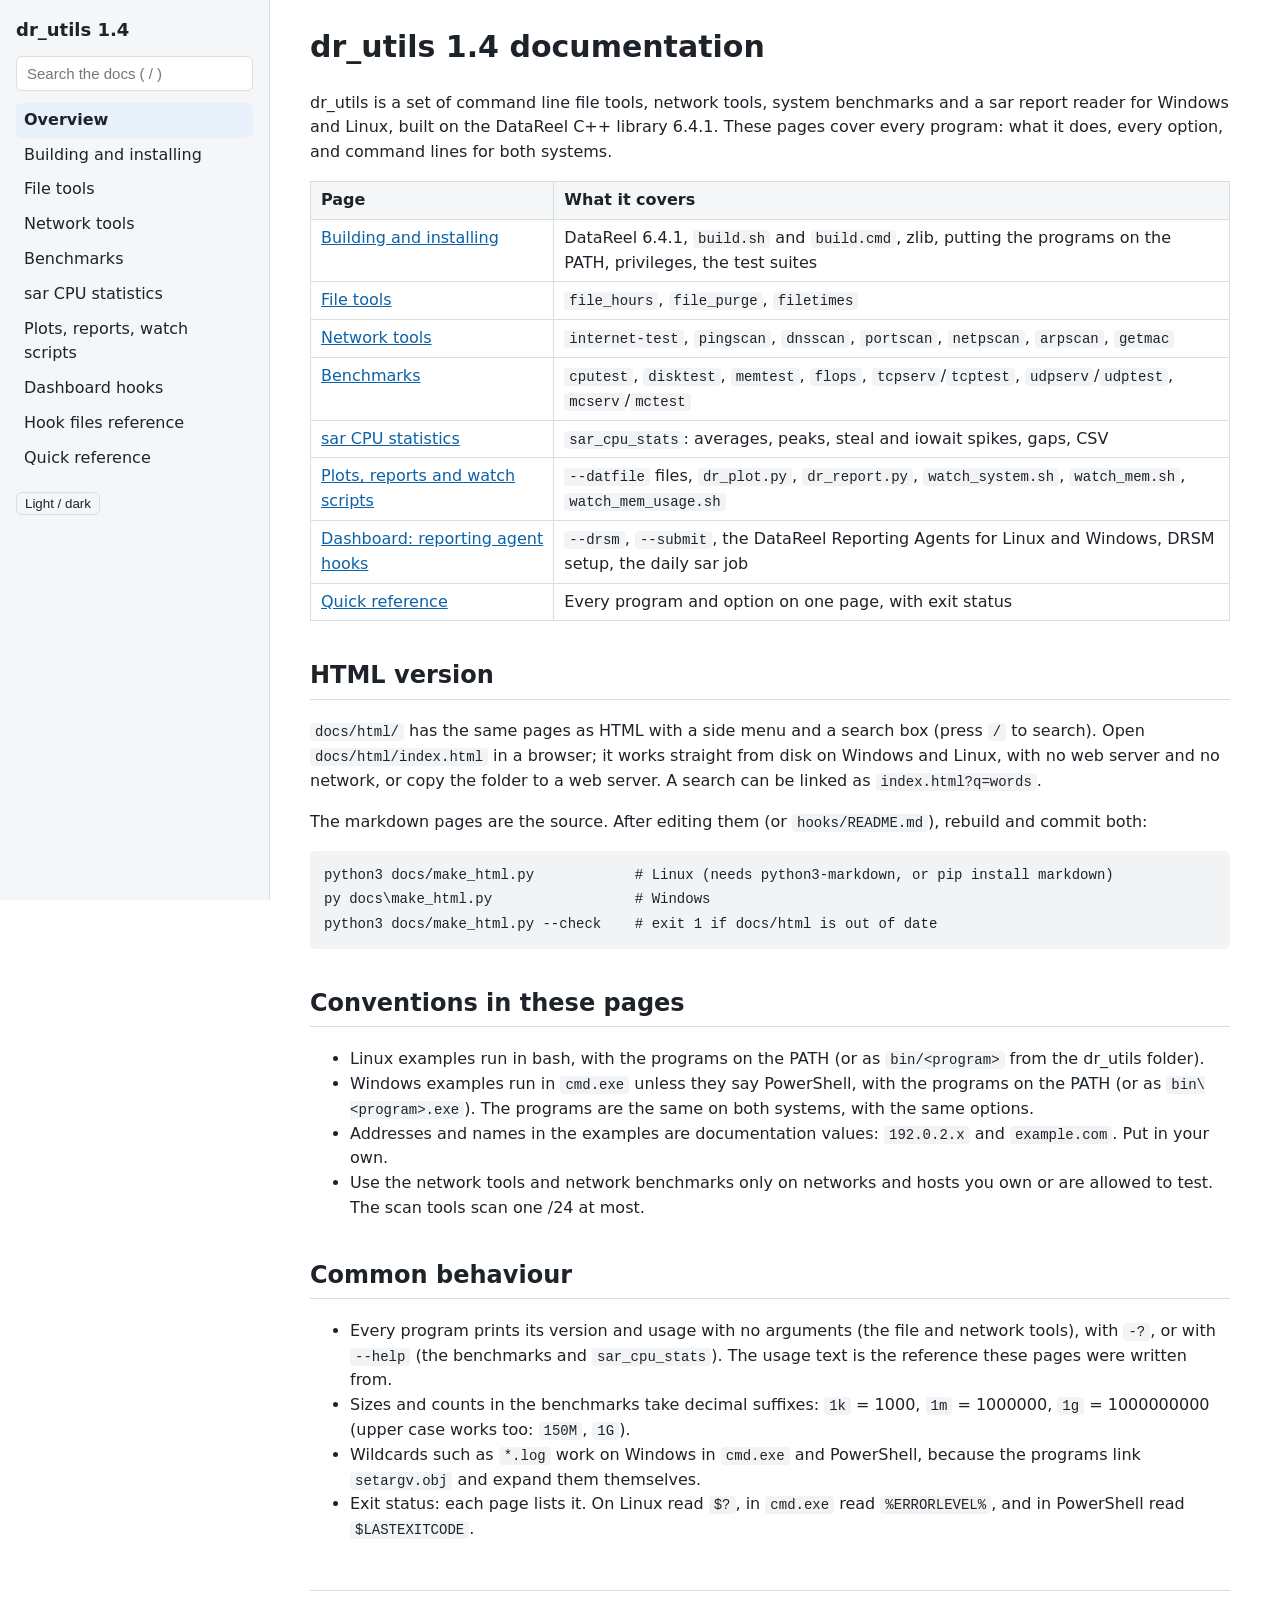
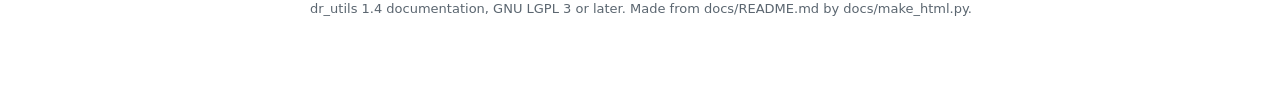
==== docs/html/index.html @ 07d80c39 "HTML documentation with offline search: docs/make_html.py builds docs/html The markdown pages stay t" ====
<!doctype html>
<html lang="en">
<head>
<meta charset="utf-8">
<meta name="viewport" content="width=device-width, initial-scale=1">
<title>Overview - dr_utils 1.4</title>
<link rel="stylesheet" href="dr_utils.css">
</head>
<body>
<div class="wrap">
<nav>
<p class="title"><a href="index.html">dr_utils 1.4</a></p>
<input id="q" type="search" placeholder="Search the docs ( / )" aria-label="Search the docs">
<button id="menu-btn" type="button">Pages</button>
<ul>
<li><a href="index.html" class="cur">Overview</a></li>
<li><a href="install.html">Building and installing</a></li>
<li><a href="file-tools.html">File tools</a></li>
<li><a href="network-tools.html">Network tools</a></li>
<li><a href="benchmarks.html">Benchmarks</a></li>
<li><a href="sar-cpu-stats.html">sar CPU statistics</a></li>
<li><a href="plots-and-reports.html">Plots, reports, watch scripts</a></li>
<li><a href="dashboard-hooks.html">Dashboard hooks</a></li>
<li><a href="hooks.html">Hook files reference</a></li>
<li><a href="quick-reference.html">Quick reference</a></li>
</ul>
<div class="theme"><button id="theme-btn" type="button">Light / dark</button></div>
</nav>
<main>
<div id="results"></div>
<div id="content">
<h1 id="dr_utils-14-documentation">dr_utils 1.4 documentation</h1>
<p>dr_utils is a set of command line file tools, network tools, system benchmarks and a sar report reader for Windows and Linux, built on the DataReel C++ library 6.4.1. These pages cover every program: what it does, every option, and command lines for both systems.</p>
<table>
<thead>
<tr>
<th>Page</th>
<th>What it covers</th>
</tr>
</thead>
<tbody>
<tr>
<td><a href="install.html">Building and installing</a></td>
<td>DataReel 6.4.1, <code>build.sh</code> and <code>build.cmd</code>, zlib, putting the programs on the PATH, privileges, the test suites</td>
</tr>
<tr>
<td><a href="file-tools.html">File tools</a></td>
<td><code>file_hours</code>, <code>file_purge</code>, <code>filetimes</code></td>
</tr>
<tr>
<td><a href="network-tools.html">Network tools</a></td>
<td><code>internet-test</code>, <code>pingscan</code>, <code>dnsscan</code>, <code>portscan</code>, <code>netpscan</code>, <code>arpscan</code>, <code>getmac</code></td>
</tr>
<tr>
<td><a href="benchmarks.html">Benchmarks</a></td>
<td><code>cputest</code>, <code>disktest</code>, <code>memtest</code>, <code>flops</code>, <code>tcpserv</code>/<code>tcptest</code>, <code>udpserv</code>/<code>udptest</code>, <code>mcserv</code>/<code>mctest</code></td>
</tr>
<tr>
<td><a href="sar-cpu-stats.html">sar CPU statistics</a></td>
<td><code>sar_cpu_stats</code>: averages, peaks, steal and iowait spikes, gaps, CSV</td>
</tr>
<tr>
<td><a href="plots-and-reports.html">Plots, reports and watch scripts</a></td>
<td><code>--datfile</code> files, <code>dr_plot.py</code>, <code>dr_report.py</code>, <code>watch_system.sh</code>, <code>watch_mem.sh</code>, <code>watch_mem_usage.sh</code></td>
</tr>
<tr>
<td><a href="dashboard-hooks.html">Dashboard: reporting agent hooks</a></td>
<td><code>--drsm</code>, <code>--submit</code>, the DataReel Reporting Agents for Linux and Windows, DRSM setup, the daily sar job</td>
</tr>
<tr>
<td><a href="quick-reference.html">Quick reference</a></td>
<td>Every program and option on one page, with exit status</td>
</tr>
</tbody>
</table>
<h2 id="html-version">HTML version</h2>
<p><code>docs/html/</code> has the same pages as HTML with a side menu and a search box (press <code>/</code> to search). Open <code>docs/html/index.html</code> in a browser; it works straight from disk on Windows and Linux, with no web server and no network, or copy the folder to a web server. A search can be linked as <code>index.html?q=words</code>.</p>
<p>The markdown pages are the source. After editing them (or <code>hooks/README.md</code>), rebuild and commit both:</p>
<pre><code>python3 docs/make_html.py            # Linux (needs python3-markdown, or pip install markdown)
py docs\make_html.py                 # Windows
python3 docs/make_html.py --check    # exit 1 if docs/html is out of date
</code></pre>
<h2 id="conventions-in-these-pages">Conventions in these pages</h2>
<ul>
<li>Linux examples run in bash, with the programs on the PATH (or as <code>bin/&lt;program&gt;</code> from the dr_utils folder).</li>
<li>Windows examples run in <code>cmd.exe</code> unless they say PowerShell, with the programs on the PATH (or as <code>bin\&lt;program&gt;.exe</code>). The programs are the same on both systems, with the same options.</li>
<li>Addresses and names in the examples are documentation values: <code>192.0.2.x</code> and <code>example.com</code>. Put in your own.</li>
<li>Use the network tools and network benchmarks only on networks and hosts you own or are allowed to test. The scan tools scan one /24 at most.</li>
</ul>
<h2 id="common-behaviour">Common behaviour</h2>
<ul>
<li>Every program prints its version and usage with no arguments (the file and network tools), with <code>-?</code>, or with <code>--help</code> (the benchmarks and <code>sar_cpu_stats</code>). The usage text is the reference these pages were written from.</li>
<li>Sizes and counts in the benchmarks take decimal suffixes: <code>1k</code> = 1000, <code>1m</code> = 1000000, <code>1g</code> = 1000000000 (upper case works too: <code>150M</code>, <code>1G</code>).</li>
<li>Wildcards such as <code>*.log</code> work on Windows in <code>cmd.exe</code> and PowerShell, because the programs link <code>setargv.obj</code> and expand them themselves.</li>
<li>Exit status: each page lists it. On Linux read <code>$?</code>, in <code>cmd.exe</code> read <code>%ERRORLEVEL%</code>, and in PowerShell read <code>$LASTEXITCODE</code>.</li>
</ul>
<p class="foot">dr_utils 1.4 documentation, GNU LGPL 3 or later. Made from docs/README.md by docs/make_html.py.</p>
</div>
</main>
</div>
<script src="search_index.js"></script>
<script src="dr_utils.js"></script>
</body>
</html>
---- docs/html/dr_utils.css ----
:root{--bg:#ffffff;--fg:#1d2329;--muted:#5b6670;--line:#d9dee3;--side:#f4f6f8;
--code:#f1f3f5;--accent:#0b62a8;--mark:#ffe58a;--hit:#e8f1fa}
@media (prefers-color-scheme: dark){:root:not([data-theme="light"]){
--bg:#14181c;--fg:#dde3e8;--muted:#98a3ad;--line:#2c343b;--side:#1b2026;
--code:#1f262d;--accent:#6cb4f0;--mark:#6b5a12;--hit:#1e2e3d}}
:root[data-theme="dark"]{--bg:#14181c;--fg:#dde3e8;--muted:#98a3ad;--line:#2c343b;
--side:#1b2026;--code:#1f262d;--accent:#6cb4f0;--mark:#6b5a12;--hit:#1e2e3d}
*{box-sizing:border-box}
body{margin:0;background:var(--bg);color:var(--fg);
font:16px/1.55 system-ui,-apple-system,"Segoe UI",Roboto,sans-serif}
a{color:var(--accent)}
.wrap{display:flex;min-height:100vh}
nav{width:270px;flex:none;background:var(--side);border-right:1px solid var(--line);
padding:16px;position:sticky;top:0;height:100vh;overflow-y:auto}
nav .title{font-weight:700;font-size:18px;margin:0 0 12px}
nav .title a{color:var(--fg);text-decoration:none}
nav ul{list-style:none;padding:0;margin:12px 0 0}
nav li a{display:block;padding:5px 8px;border-radius:6px;color:var(--fg);text-decoration:none}
nav li a:hover{background:var(--hit)}
nav li a.cur{background:var(--hit);font-weight:600}
#q{width:100%;padding:8px 10px;border:1px solid var(--line);border-radius:6px;
background:var(--bg);color:var(--fg);font-size:15px}
main{flex:1;min-width:0;padding:24px 40px 64px;max-width:1000px}
#results{display:none}
#results .r{padding:10px 12px;border:1px solid var(--line);border-radius:8px;margin:0 0 10px}
#results .r a{font-weight:600}
#results .where{color:var(--muted);font-size:13px}
#results .snip{font-size:14px;margin-top:4px}
mark{background:var(--mark);color:inherit}
h1{font-size:30px;margin-top:0}
h2{border-bottom:1px solid var(--line);padding-bottom:4px;margin-top:36px}
code{background:var(--code);padding:1px 5px;border-radius:4px;
font:14px/1.45 ui-monospace,SFMono-Regular,Consolas,"Liberation Mono",monospace}
pre{background:var(--code);padding:12px 14px;border-radius:6px;overflow-x:auto}
pre code{padding:0;background:none}
table{border-collapse:collapse;margin:12px 0;display:block;overflow-x:auto}
th,td{border:1px solid var(--line);padding:6px 10px;text-align:left;vertical-align:top}
th{background:var(--side)}
.foot{color:var(--muted);font-size:13px;margin-top:48px;border-top:1px solid var(--line);padding-top:8px}
.theme{margin-top:16px;font-size:13px}
.theme button{background:none;border:1px solid var(--line);color:var(--fg);
border-radius:6px;padding:3px 8px;cursor:pointer}
#menu-btn{display:none}
@media (max-width:820px){
.wrap{display:block}
nav{width:auto;height:auto;position:static;border-right:0;border-bottom:1px solid var(--line)}
nav ul{display:none}nav.open ul{display:block}
#menu-btn{display:inline-block;margin-top:8px;background:none;border:1px solid var(--line);
color:var(--fg);border-radius:6px;padding:4px 10px}
main{padding:16px}}
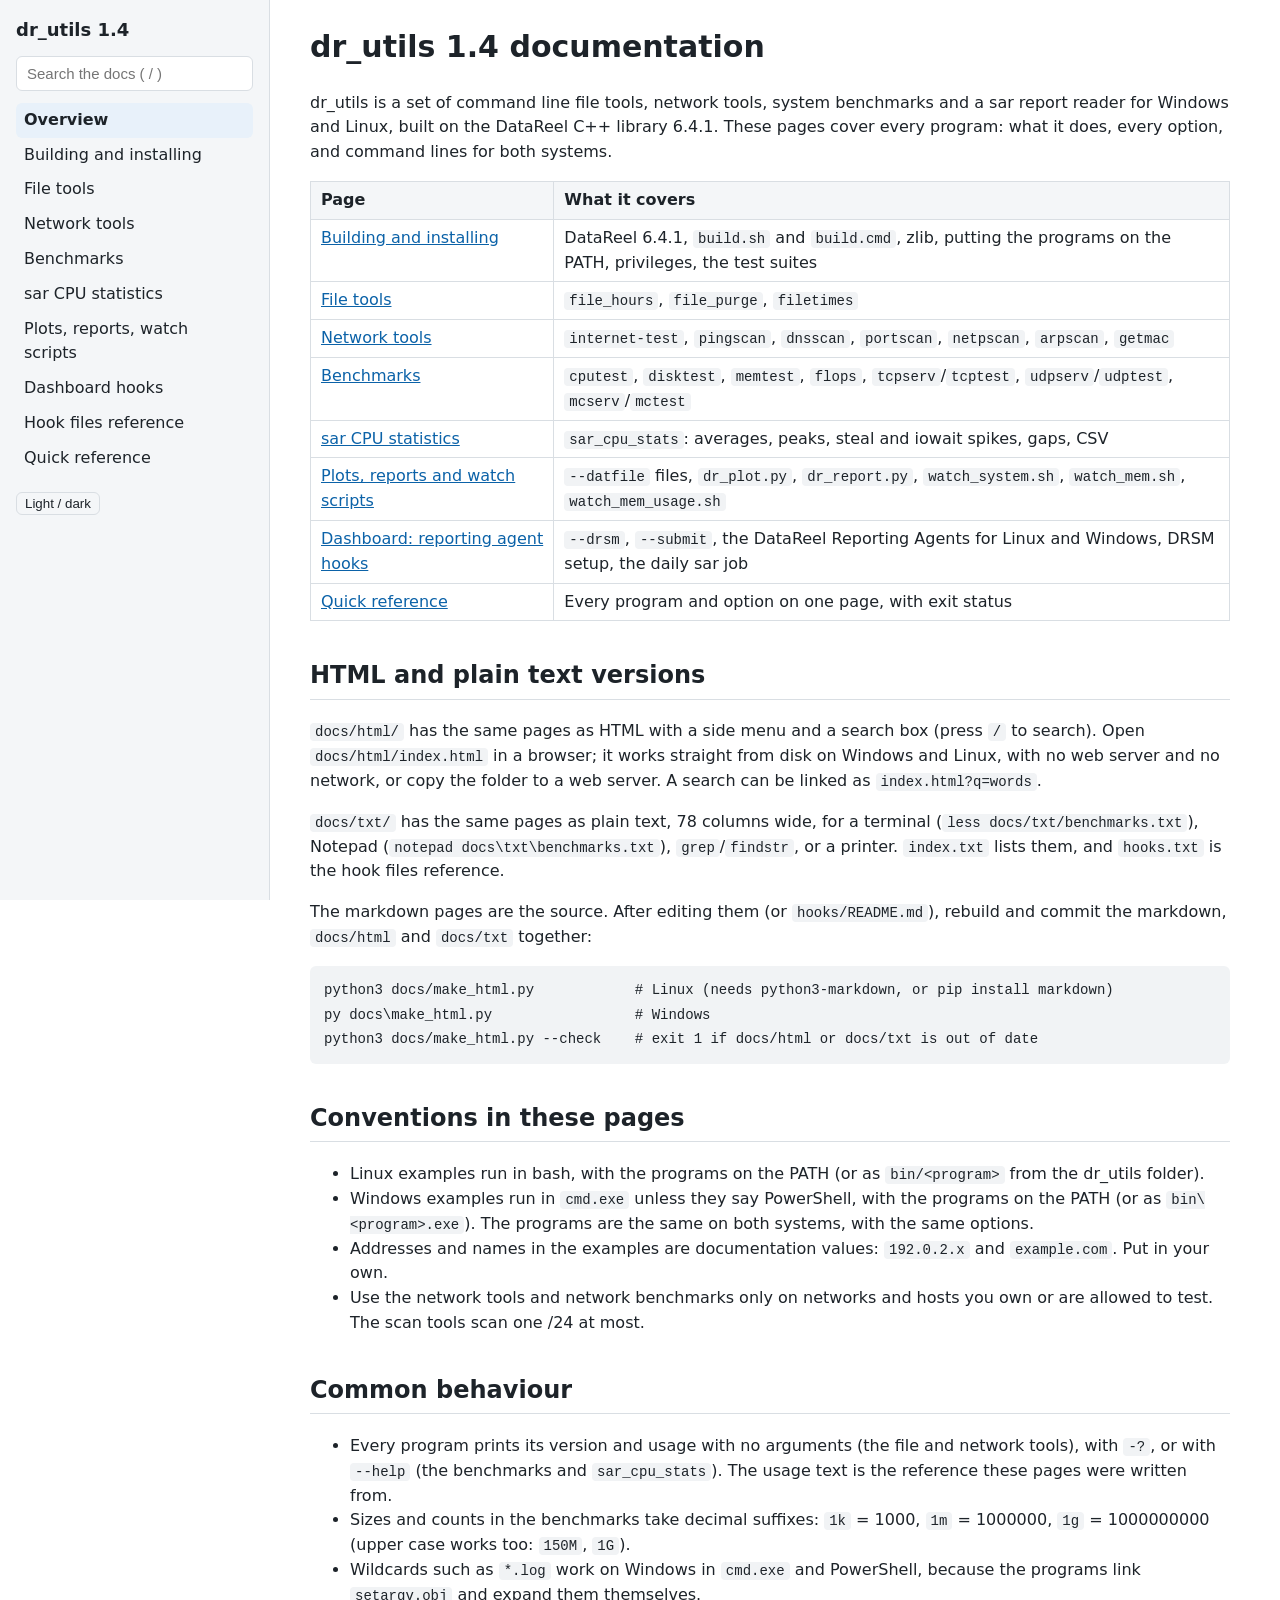
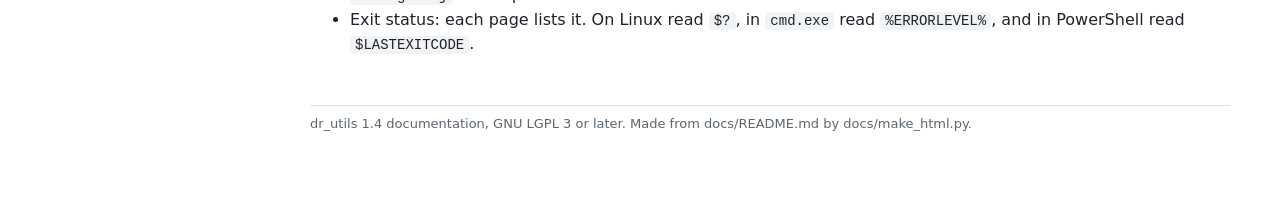
==== commit aaf549b3: "Plain text documentation: docs/make_html.py also writes docs/txt One .txt per page (and hooks.txt), " ====
--- a/docs/html/index.html
+++ b/docs/html/index.html
@@ -73,12 +73,13 @@
 </tr>
 </tbody>
 </table>
-<h2 id="html-version">HTML version</h2>
+<h2 id="html-and-plain-text-versions">HTML and plain text versions</h2>
 <p><code>docs/html/</code> has the same pages as HTML with a side menu and a search box (press <code>/</code> to search). Open <code>docs/html/index.html</code> in a browser; it works straight from disk on Windows and Linux, with no web server and no network, or copy the folder to a web server. A search can be linked as <code>index.html?q=words</code>.</p>
-<p>The markdown pages are the source. After editing them (or <code>hooks/README.md</code>), rebuild and commit both:</p>
+<p><code>docs/txt/</code> has the same pages as plain text, 78 columns wide, for a terminal (<code>less docs/txt/benchmarks.txt</code>), Notepad (<code>notepad docs\txt\benchmarks.txt</code>), <code>grep</code>/<code>findstr</code>, or a printer. <code>index.txt</code> lists them, and <code>hooks.txt</code> is the hook files reference.</p>
+<p>The markdown pages are the source. After editing them (or <code>hooks/README.md</code>), rebuild and commit the markdown, <code>docs/html</code> and <code>docs/txt</code> together:</p>
 <pre><code>python3 docs/make_html.py            # Linux (needs python3-markdown, or pip install markdown)
 py docs\make_html.py                 # Windows
-python3 docs/make_html.py --check    # exit 1 if docs/html is out of date
+python3 docs/make_html.py --check    # exit 1 if docs/html or docs/txt is out of date
 </code></pre>
 <h2 id="conventions-in-these-pages">Conventions in these pages</h2>
 <ul>
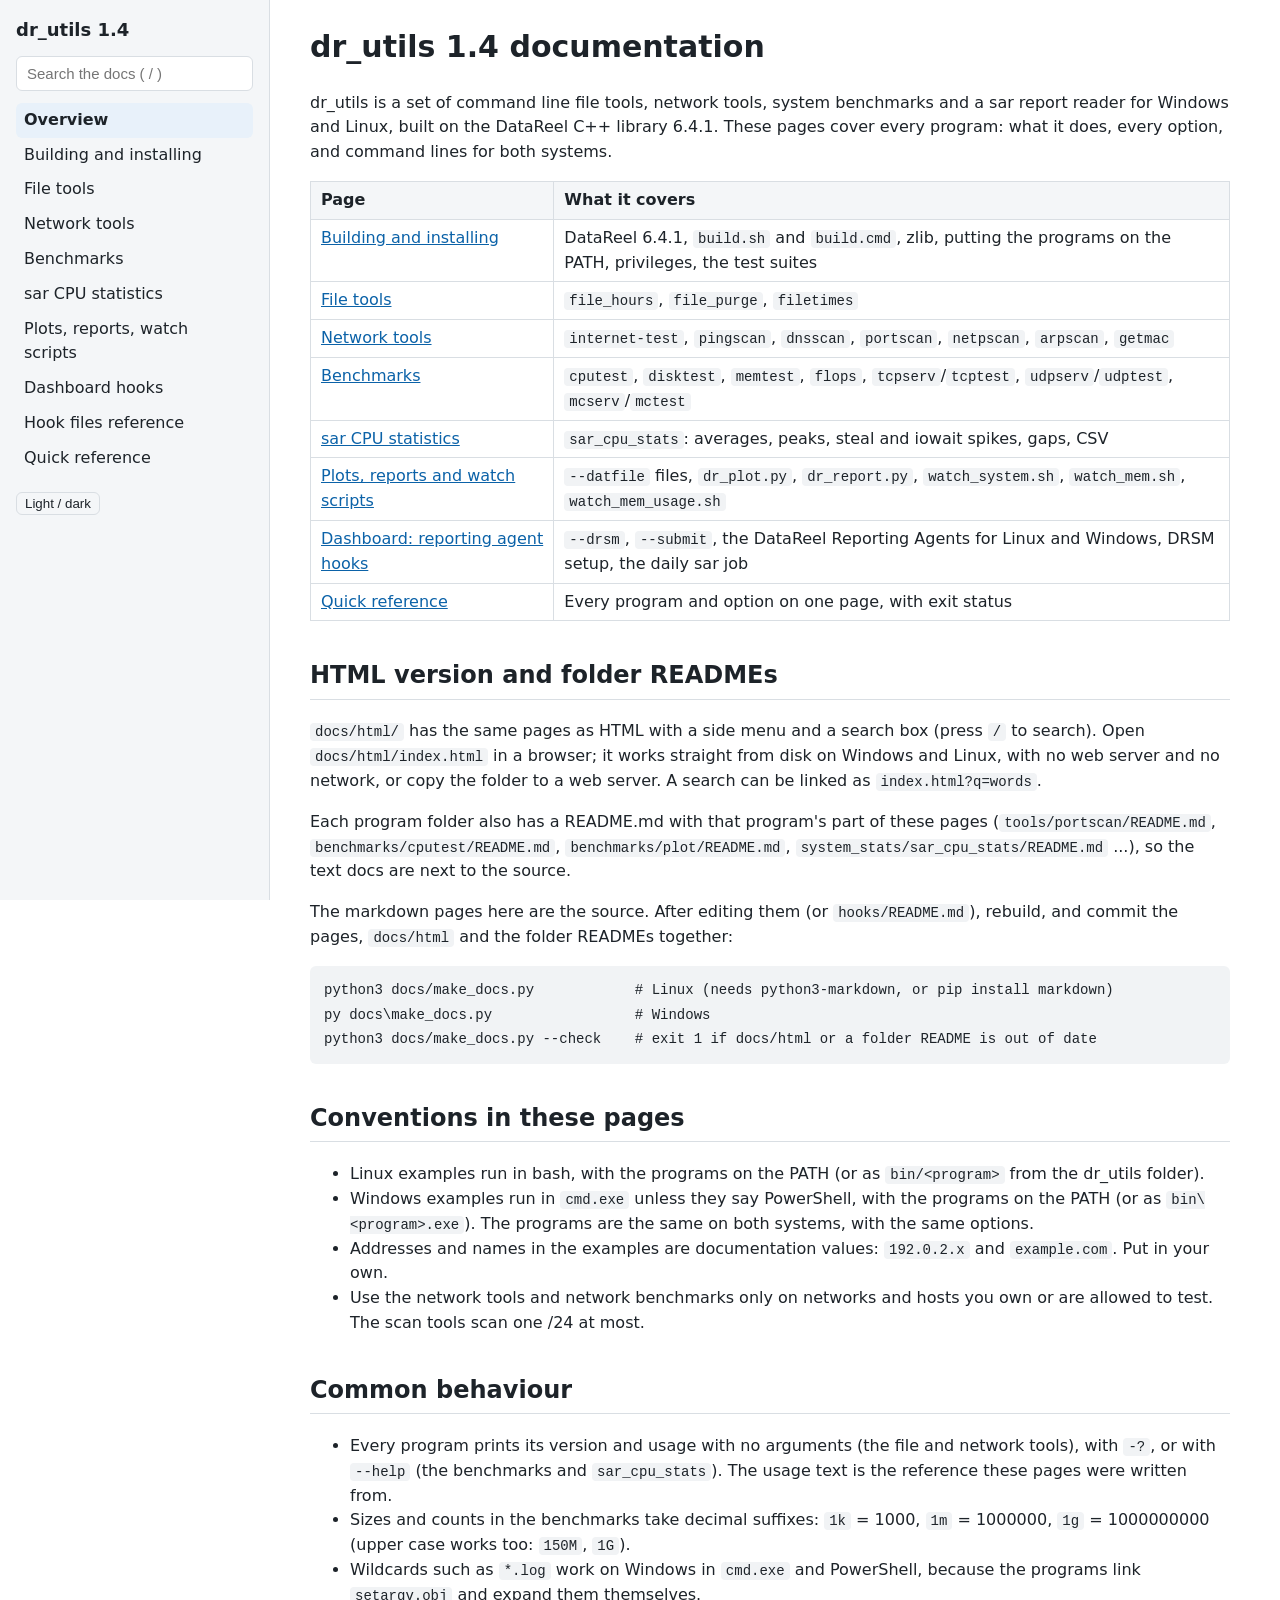
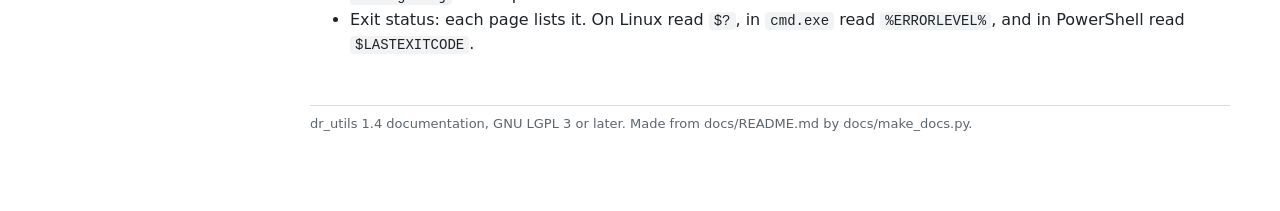
==== commit 78f99155: "README.md in each program folder; docs/make_docs.py replaces make_html.py docs/make_docs.py builds d" ====
--- a/docs/html/index.html
+++ b/docs/html/index.html
@@ -73,13 +73,13 @@
 </tr>
 </tbody>
 </table>
-<h2 id="html-and-plain-text-versions">HTML and plain text versions</h2>
+<h2 id="html-version-and-folder-readmes">HTML version and folder READMEs</h2>
 <p><code>docs/html/</code> has the same pages as HTML with a side menu and a search box (press <code>/</code> to search). Open <code>docs/html/index.html</code> in a browser; it works straight from disk on Windows and Linux, with no web server and no network, or copy the folder to a web server. A search can be linked as <code>index.html?q=words</code>.</p>
-<p><code>docs/txt/</code> has the same pages as plain text, 78 columns wide, for a terminal (<code>less docs/txt/benchmarks.txt</code>), Notepad (<code>notepad docs\txt\benchmarks.txt</code>), <code>grep</code>/<code>findstr</code>, or a printer. <code>index.txt</code> lists them, and <code>hooks.txt</code> is the hook files reference.</p>
-<p>The markdown pages are the source. After editing them (or <code>hooks/README.md</code>), rebuild and commit the markdown, <code>docs/html</code> and <code>docs/txt</code> together:</p>
-<pre><code>python3 docs/make_html.py            # Linux (needs python3-markdown, or pip install markdown)
-py docs\make_html.py                 # Windows
-python3 docs/make_html.py --check    # exit 1 if docs/html or docs/txt is out of date
+<p>Each program folder also has a README.md with that program's part of these pages (<code>tools/portscan/README.md</code>, <code>benchmarks/cputest/README.md</code>, <code>benchmarks/plot/README.md</code>, <code>system_stats/sar_cpu_stats/README.md</code> ...), so the text docs are next to the source.</p>
+<p>The markdown pages here are the source. After editing them (or <code>hooks/README.md</code>), rebuild, and commit the pages, <code>docs/html</code> and the folder READMEs together:</p>
+<pre><code>python3 docs/make_docs.py            # Linux (needs python3-markdown, or pip install markdown)
+py docs\make_docs.py                 # Windows
+python3 docs/make_docs.py --check    # exit 1 if docs/html or a folder README is out of date
 </code></pre>
 <h2 id="conventions-in-these-pages">Conventions in these pages</h2>
 <ul>
@@ -95,7 +95,7 @@
 <li>Wildcards such as <code>*.log</code> work on Windows in <code>cmd.exe</code> and PowerShell, because the programs link <code>setargv.obj</code> and expand them themselves.</li>
 <li>Exit status: each page lists it. On Linux read <code>$?</code>, in <code>cmd.exe</code> read <code>%ERRORLEVEL%</code>, and in PowerShell read <code>$LASTEXITCODE</code>.</li>
 </ul>
-<p class="foot">dr_utils 1.4 documentation, GNU LGPL 3 or later. Made from docs/README.md by docs/make_html.py.</p>
+<p class="foot">dr_utils 1.4 documentation, GNU LGPL 3 or later. Made from docs/README.md by docs/make_docs.py.</p>
 </div>
 </main>
 </div>
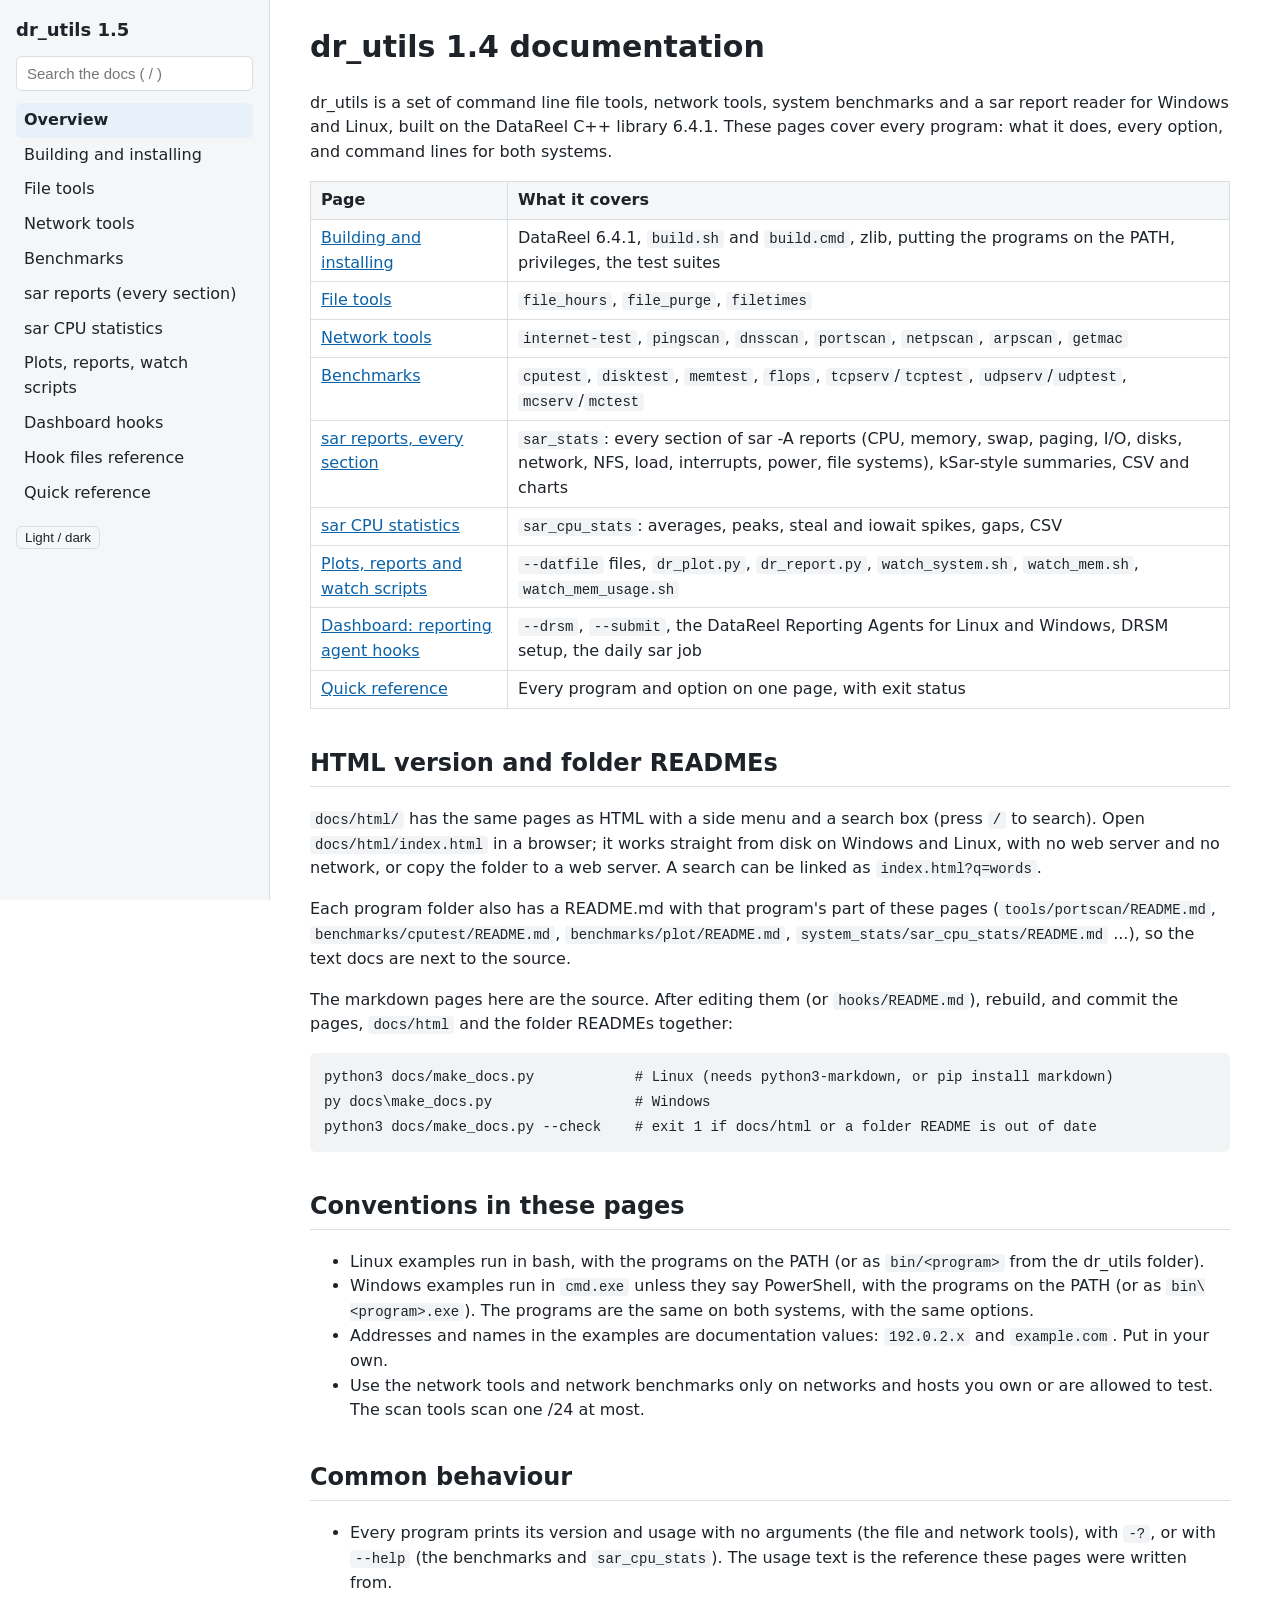
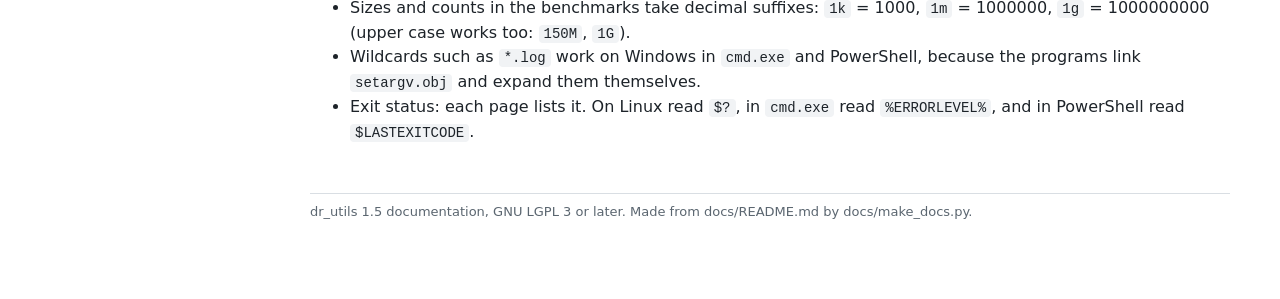
==== commit 57fd7a2a: "Docs: sar_stats page (every sar section), charts, dashboard hook dru_sar_stats, quick reference; HTM" ====
--- a/docs/html/index.html
+++ b/docs/html/index.html
@@ -3,13 +3,13 @@
 <head>
 <meta charset="utf-8">
 <meta name="viewport" content="width=device-width, initial-scale=1">
-<title>Overview - dr_utils 1.4</title>
+<title>Overview - dr_utils 1.5</title>
 <link rel="stylesheet" href="dr_utils.css">
 </head>
 <body>
 <div class="wrap">
 <nav>
-<p class="title"><a href="index.html">dr_utils 1.4</a></p>
+<p class="title"><a href="index.html">dr_utils 1.5</a></p>
 <input id="q" type="search" placeholder="Search the docs ( / )" aria-label="Search the docs">
 <button id="menu-btn" type="button">Pages</button>
 <ul>
@@ -18,6 +18,7 @@
 <li><a href="file-tools.html">File tools</a></li>
 <li><a href="network-tools.html">Network tools</a></li>
 <li><a href="benchmarks.html">Benchmarks</a></li>
+<li><a href="sar-stats.html">sar reports (every section)</a></li>
 <li><a href="sar-cpu-stats.html">sar CPU statistics</a></li>
 <li><a href="plots-and-reports.html">Plots, reports, watch scripts</a></li>
 <li><a href="dashboard-hooks.html">Dashboard hooks</a></li>
@@ -54,6 +55,10 @@
 <tr>
 <td><a href="benchmarks.html">Benchmarks</a></td>
 <td><code>cputest</code>, <code>disktest</code>, <code>memtest</code>, <code>flops</code>, <code>tcpserv</code>/<code>tcptest</code>, <code>udpserv</code>/<code>udptest</code>, <code>mcserv</code>/<code>mctest</code></td>
+</tr>
+<tr>
+<td><a href="sar-stats.html">sar reports, every section</a></td>
+<td><code>sar_stats</code>: every section of sar -A reports (CPU, memory, swap, paging, I/O, disks, network, NFS, load, interrupts, power, file systems), kSar-style summaries, CSV and charts</td>
 </tr>
 <tr>
 <td><a href="sar-cpu-stats.html">sar CPU statistics</a></td>
@@ -95,7 +100,7 @@
 <li>Wildcards such as <code>*.log</code> work on Windows in <code>cmd.exe</code> and PowerShell, because the programs link <code>setargv.obj</code> and expand them themselves.</li>
 <li>Exit status: each page lists it. On Linux read <code>$?</code>, in <code>cmd.exe</code> read <code>%ERRORLEVEL%</code>, and in PowerShell read <code>$LASTEXITCODE</code>.</li>
 </ul>
-<p class="foot">dr_utils 1.4 documentation, GNU LGPL 3 or later. Made from docs/README.md by docs/make_docs.py.</p>
+<p class="foot">dr_utils 1.5 documentation, GNU LGPL 3 or later. Made from docs/README.md by docs/make_docs.py.</p>
 </div>
 </main>
 </div>
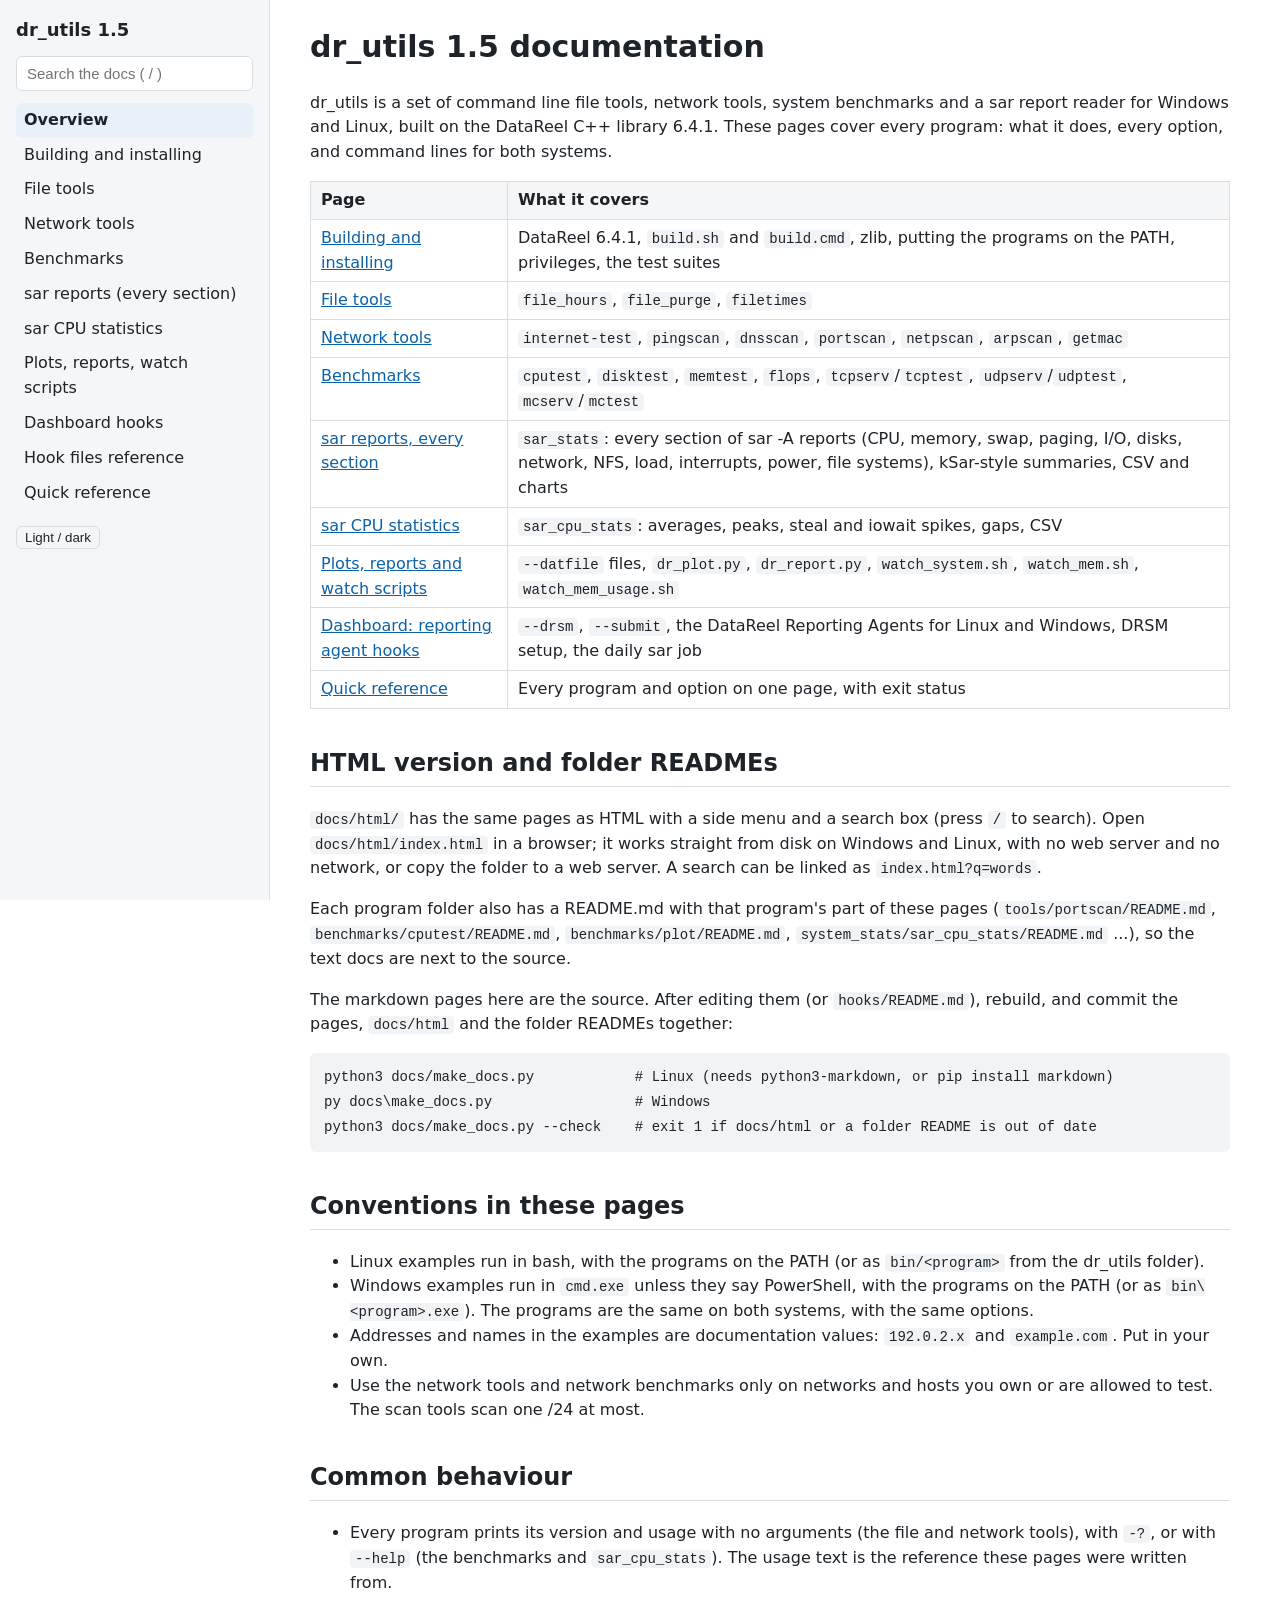
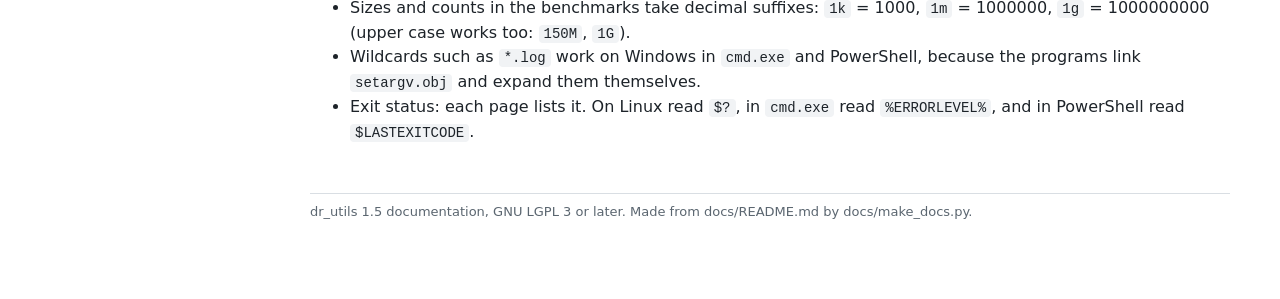
==== commit 458f5344: "dr_utils 1.5: version in the docs" ====
--- a/docs/html/index.html
+++ b/docs/html/index.html
@@ -30,7 +30,7 @@
 <main>
 <div id="results"></div>
 <div id="content">
-<h1 id="dr_utils-14-documentation">dr_utils 1.4 documentation</h1>
+<h1 id="dr_utils-15-documentation">dr_utils 1.5 documentation</h1>
 <p>dr_utils is a set of command line file tools, network tools, system benchmarks and a sar report reader for Windows and Linux, built on the DataReel C++ library 6.4.1. These pages cover every program: what it does, every option, and command lines for both systems.</p>
 <table>
 <thead>
